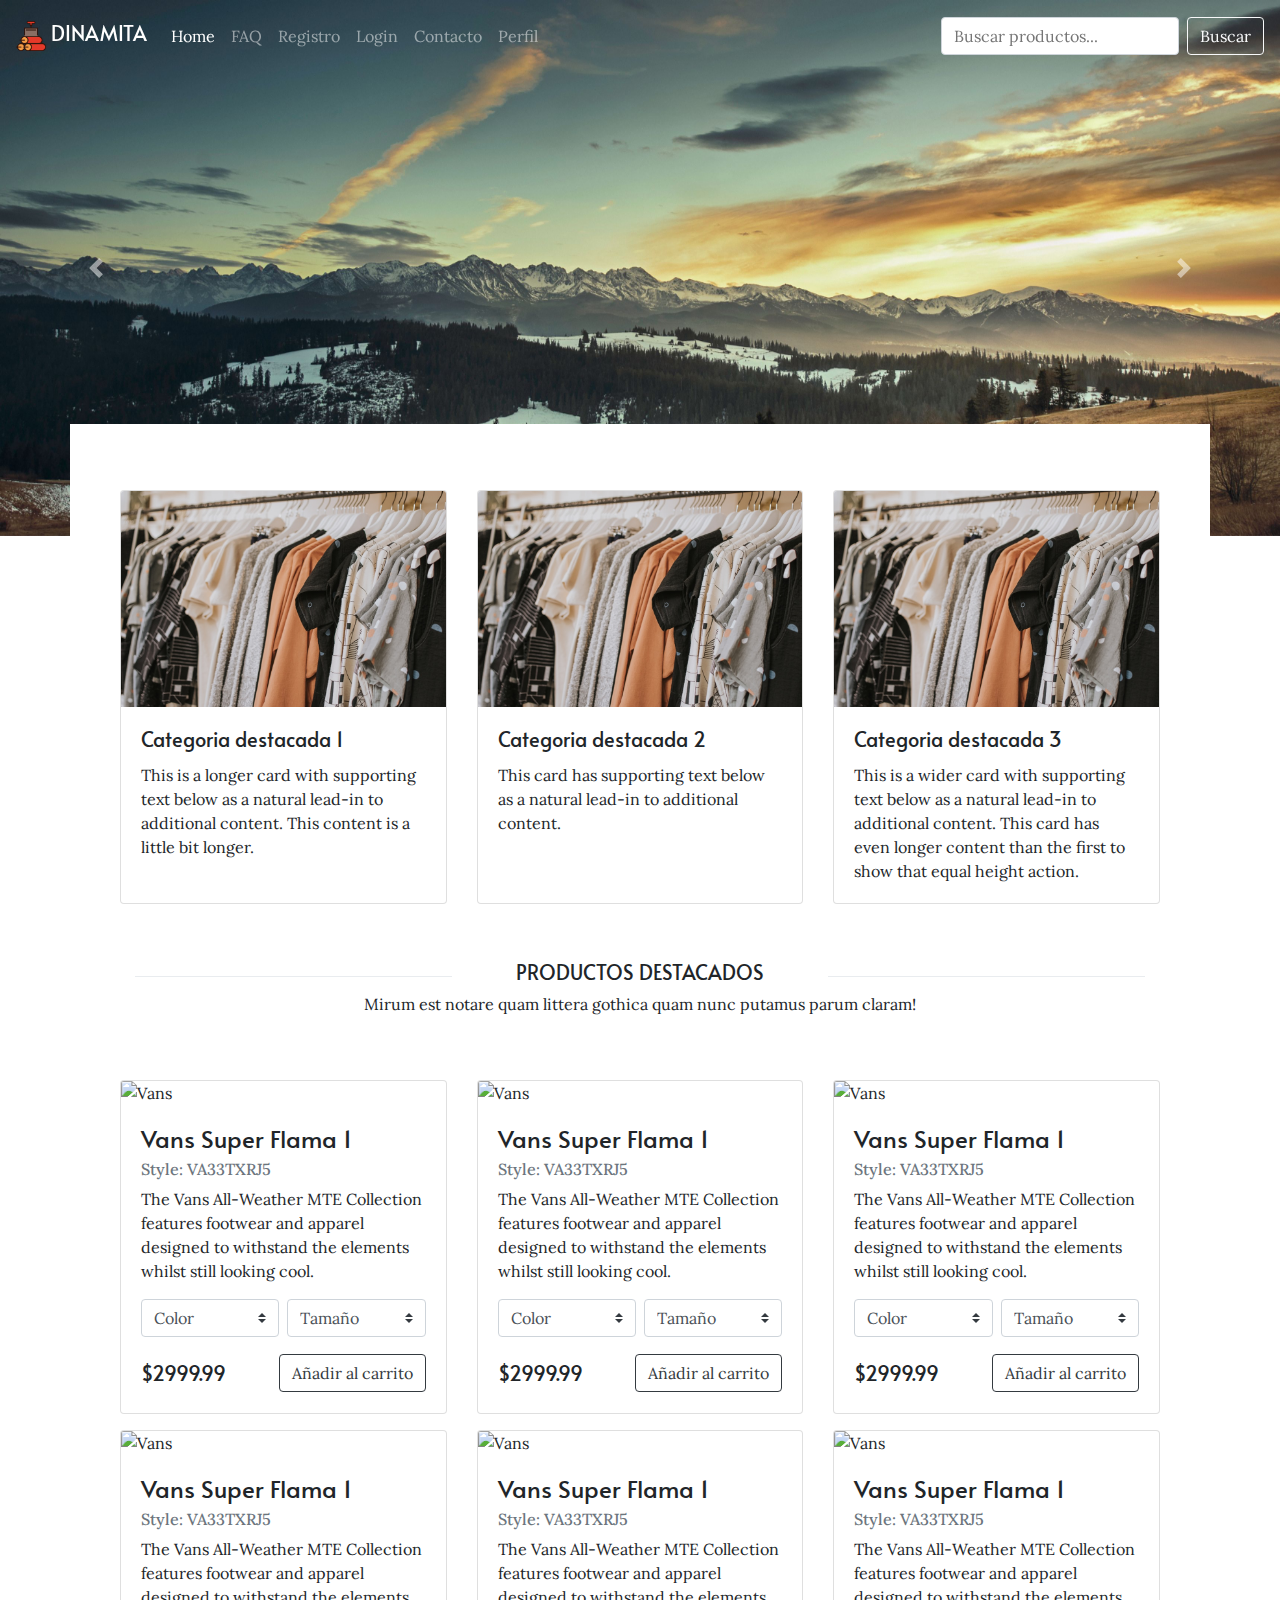
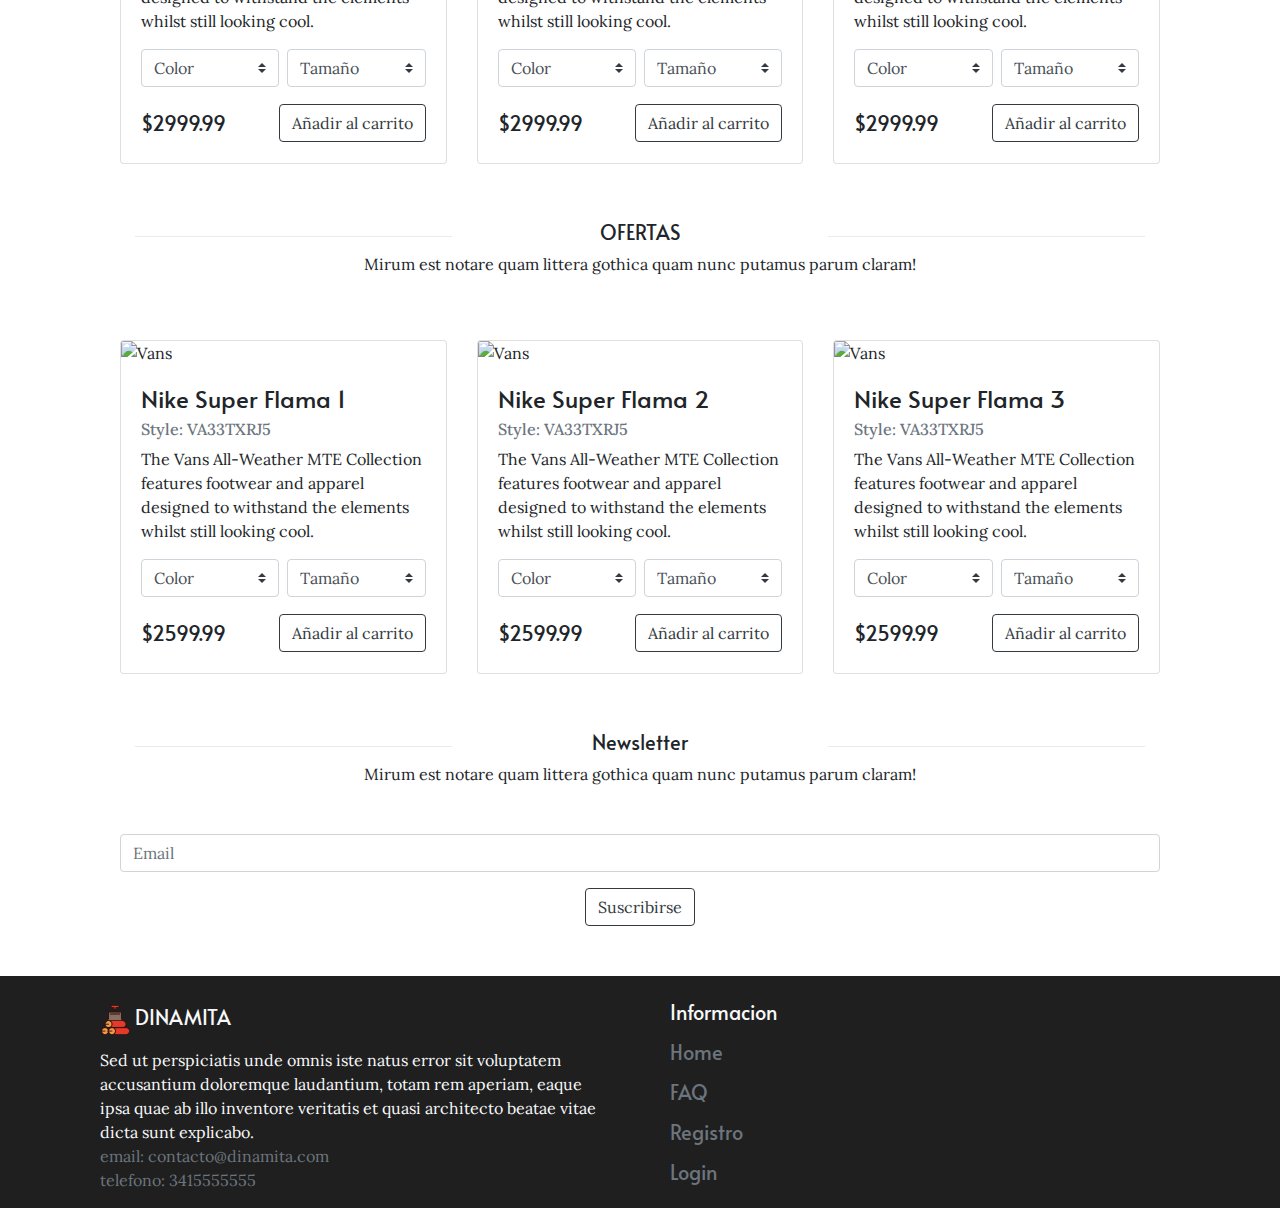
==== index.html @ c605647c "correciones al navbar de contacto" ====
<!DOCTYPE html>
<html lang="en">

<head>
    <meta charset="UTF-8">
    <meta name="viewport" content="width=device-width, initial-scale=1, shrink-to-fit=no">
    <meta http-equiv="X-UA-Compatible" content="ie=edge">
    <title>Document</title>

    <link href="https://fonts.googleapis.com/css?family=Alata&display=swap" rel="stylesheet">
    <link href="https://fonts.googleapis.com/css?family=Lora&display=swap" rel="stylesheet">
    <link rel="stylesheet" href="https://stackpath.bootstrapcdn.com/bootstrap/4.3.1/css/bootstrap.min.css"
        integrity="sha384-ggOyR0iXCbMQv3Xipma34MD+dH/1fQ784/j6cY/iJTQUOhcWr7x9JvoRxT2MZw1T" crossorigin="anonymous">
    <link rel="stylesheet" href="style.css">
</head>

<body>
    <nav class="fixed-top navbar navbar-expand-lg navbar-dark">
        <a class="navbar-brand" style="font-family: 'Alata', sans-serif;" href="#">
            <img class="my-2" src="./img/logop.png" width="30" height="30" alt="">
            DINAMITA</a>
        <button class="navbar-toggler" type="button" data-toggle="collapse" data-target="#navbarNavAltMarkup"
            aria-controls="navbarNavAltMarkup" aria-expanded="false" aria-label="Toggle navigation">
            <span class="navbar-toggler-icon"></span>
        </button>
        <div class="collapse navbar-collapse" id="navbarNavAltMarkup">
            <div class="navbar-nav mr-auto">
                <a class="nav-item nav-link active" href="index.html">Home <span class="sr-only">(current)</span></a>
                <a class="nav-item nav-link" href="faq.html">FAQ</a>
                <a class="nav-item nav-link" href="registro.html">Registro</a>
                <a class="nav-item nav-link" href="login.html">Login</a>
                <a class="nav-item nav-link" href="contacto.html">Contacto</a>
                <a class="nav-item nav-link" href="perfil.html">Perfil</a>
            </div>
            <form class="form-inline my-2 my-lg-0">
                <input id="buscarInput" class="input-group-text mr-sm-2 text-left" style="background-color: white"
                    type="search" placeholder="Buscar productos..." aria-label="Search">
                <button id="buscarBoton" class="btn btn-outline-light my-2 my-sm-0" type="submit">Buscar</button>
            </form>
        </div>
    </nav>
    <div class="p-0 container-fluid">
        <div id="carouselExampleControls" class="carousel slide" data-ride="carousel">
            <div class="carousel-inner">
                <div class="carousel-item active">
                    <img class="d-block w-100" src="./img/slide1.jpg" alt="First slide">
                </div>
                <div class="carousel-item">
                    <img class="d-block w-100" src="./img/slide3.jpg" alt="Second slide">
                </div>
                <div class="carousel-item">
                    <img class="d-block w-100" src="./img/slide1.jpg" alt="Third slide">
                </div>
            </div>
            <a class="carousel-control-prev" href="#carouselExampleControls" role="button" data-slide="prev">
                <span class="carousel-control-prev-icon" aria-hidden="true"></span>
                <span class="sr-only">Previous</span>
            </a>
            <a class="carousel-control-next" href="#carouselExampleControls" role="button" data-slide="next">
                <span class="carousel-control-next-icon" aria-hidden="true"></span>
                <span class="sr-only">Next</span>
            </a>
        </div>
    </div>


    <div id="contenido" class="container margenContainer"
        style="background-color:white; padding:50px; position: relative; z-index:2;">
        <!-- Categorias -->
        <div class="card-deck">
            <div class="card">
                <img src="./img/ropa.jpeg" class="card-img-top" alt="...">
                <div class="card-body">
                    <h5 class="card-title">Categoria destacada 1</h5>
                    <p class="card-text">This is a longer card with supporting text below as a natural lead-in to
                        additional content. This content is a little bit longer.</p>
                </div>
            </div>
            <div class="card">
                <img src="./img/ropa.jpeg" class="card-img-top" alt="...">
                <div class="card-body">
                    <h5 class="card-title">Categoria destacada 2</h5>
                    <p class="card-text">This card has supporting text below as a natural lead-in to additional content.
                    </p>
                </div>
            </div>
            <div class="card">
                <img src="./img/ropa.jpeg" class="card-img-top" alt="...">
                <div class="card-body">
                    <h5 class="card-title">Categoria destacada 3</h5>
                    <p class="card-text">This is a wider card with supporting text below as a natural lead-in to
                        additional content. This card has even longer content than the first to show that equal height
                        action.</p>
                </div>
            </div>
        </div>
        <!-- Divisor -->
        <div class="container my-5">
            <div class="row">
                <div class="col mt-3">
                    <div class="dropdown-divider"></div>
                </div>
                <div class="col-4">
                    <h5 class="text-center mt-2">PRODUCTOS DESTACADOS</h5>
                </div>
                <div class="col mt-3">
                    <div class="dropdown-divider"></div>
                </div>
            </div>
            <div class="row">
                <div class="col text-center">Mirum est notare quam littera gothica quam nunc putamus parum claram!</div>
            </div>
        </div>
        <!-- Productos -->
        <div class="row">
            <div class="col-12 col-sm-12 col-md-6 col-lg-4">
                <div class="card">
                    <img class="card-img"
                        src="https://s3.eu-central-1.amazonaws.com/bootstrapbaymisc/blog/24_days_bootstrap/vans.png"
                        alt="Vans">
                    <div class="card-body">
                        <h4 class="card-title">Vans Super Flama 1</h4>
                        <h6 class="card-subtitle mb-2 text-muted">Style: VA33TXRJ5</h6>
                        <p class="card-text">
                            The Vans All-Weather MTE Collection features footwear and apparel designed to withstand the
                            elements whilst still looking cool. </p>
                        <div class="options d-flex flex-fill">
                            <select class="custom-select mr-1">
                                <option selected>Color</option>
                                <option value="1">Verdes</option>
                                <option value="2">Azules</option>
                                <option value="3">Negras</option>
                            </select>
                            <select class="custom-select ml-1">
                                <option selected>Tamaño</option>
                                <option value="1">41</option>
                                <option value="2">42</option>
                                <option value="3">43</option>
                            </select>
                        </div>
                        <div class="buy d-flex justify-content-between align-items-center">
                            <div class="price">
                                <h5 class="mt-4">$2999.99</h5>
                            </div>
                            <button type="button" class="btn btn-outline-dark mt-3">Añadir al carrito</button>
                        </div>
                    </div>
                </div>
            </div>
            <div class="col-12 col-sm-12 col-md-6 col-lg-4">
                <div class="card">
                    <img class="card-img"
                        src="https://s3.eu-central-1.amazonaws.com/bootstrapbaymisc/blog/24_days_bootstrap/vans.png"
                        alt="Vans">
                    <div class="card-body">
                        <h4 class="card-title">Vans Super Flama 1</h4>
                        <h6 class="card-subtitle mb-2 text-muted">Style: VA33TXRJ5</h6>
                        <p class="card-text">
                            The Vans All-Weather MTE Collection features footwear and apparel designed to withstand the
                            elements whilst still looking cool. </p>
                        <div class="options d-flex flex-fill">
                            <select class="custom-select mr-1">
                                <option selected>Color</option>
                                <option value="1">Verdes</option>
                                <option value="2">Azules</option>
                                <option value="3">Negras</option>
                            </select>
                            <select class="custom-select ml-1">
                                <option selected>Tamaño</option>
                                <option value="1">41</option>
                                <option value="2">42</option>
                                <option value="3">43</option>
                            </select>
                        </div>
                        <div class="buy d-flex justify-content-between align-items-center">
                            <div class="price">
                                <h5 class="mt-4">$2999.99</h5>
                            </div>
                            <button type="button" class="btn btn-outline-dark mt-3">Añadir al carrito</button>
                        </div>
                    </div>
                </div>
            </div>
            <div class="col-12 col-sm-12 col-md-6 col-lg-4">
                <div class="card">
                    <img class="card-img"
                        src="https://s3.eu-central-1.amazonaws.com/bootstrapbaymisc/blog/24_days_bootstrap/vans.png"
                        alt="Vans">
                    <div class="card-body">
                        <h4 class="card-title">Vans Super Flama 1</h4>
                        <h6 class="card-subtitle mb-2 text-muted">Style: VA33TXRJ5</h6>
                        <p class="card-text">
                            The Vans All-Weather MTE Collection features footwear and apparel designed to withstand the
                            elements whilst still looking cool. </p>
                        <div class="options d-flex flex-fill">
                            <select class="custom-select mr-1">
                                <option selected>Color</option>
                                <option value="1">Verdes</option>
                                <option value="2">Azules</option>
                                <option value="3">Negras</option>
                            </select>
                            <select class="custom-select ml-1">
                                <option selected>Tamaño</option>
                                <option value="1">41</option>
                                <option value="2">42</option>
                                <option value="3">43</option>
                            </select>
                        </div>
                        <div class="buy d-flex justify-content-between align-items-center">
                            <div class="price">
                                <h5 class="mt-4">$2999.99</h5>
                            </div>
                            <button type="button" class="btn btn-outline-dark mt-3">Añadir al carrito</button>
                        </div>
                    </div>
                </div>
            </div>
        </div>
        <div class="row">
            <div class="col-12 col-sm-12 col-md-6 col-lg-4">
                <div class="card">
                    <img class="card-img"
                        src="https://s3.eu-central-1.amazonaws.com/bootstrapbaymisc/blog/24_days_bootstrap/vans.png"
                        alt="Vans">
                    <div class="card-body">
                        <h4 class="card-title">Vans Super Flama 1</h4>
                        <h6 class="card-subtitle mb-2 text-muted">Style: VA33TXRJ5</h6>
                        <p class="card-text">
                            The Vans All-Weather MTE Collection features footwear and apparel designed to withstand the
                            elements whilst still looking cool. </p>
                        <div class="options d-flex flex-fill">
                            <select class="custom-select mr-1">
                                <option selected>Color</option>
                                <option value="1">Verdes</option>
                                <option value="2">Azules</option>
                                <option value="3">Negras</option>
                            </select>
                            <select class="custom-select ml-1">
                                <option selected>Tamaño</option>
                                <option value="1">41</option>
                                <option value="2">42</option>
                                <option value="3">43</option>
                            </select>
                        </div>
                        <div class="buy d-flex justify-content-between align-items-center">
                            <div class="price">
                                <h5 class="mt-4">$2999.99</h5>
                            </div>
                            <button type="button" class="btn btn-outline-dark mt-3">Añadir al carrito</button>
                        </div>
                    </div>
                </div>
            </div>
            <div class="col-12 col-sm-12 col-md-6 col-lg-4">
                <div class="card">
                    <img class="card-img"
                        src="https://s3.eu-central-1.amazonaws.com/bootstrapbaymisc/blog/24_days_bootstrap/vans.png"
                        alt="Vans">
                    <div class="card-body">
                        <h4 class="card-title">Vans Super Flama 1</h4>
                        <h6 class="card-subtitle mb-2 text-muted">Style: VA33TXRJ5</h6>
                        <p class="card-text">
                            The Vans All-Weather MTE Collection features footwear and apparel designed to withstand the
                            elements whilst still looking cool. </p>
                        <div class="options d-flex flex-fill">
                            <select class="custom-select mr-1">
                                <option selected>Color</option>
                                <option value="1">Verdes</option>
                                <option value="2">Azules</option>
                                <option value="3">Negras</option>
                            </select>
                            <select class="custom-select ml-1">
                                <option selected>Tamaño</option>
                                <option value="1">41</option>
                                <option value="2">42</option>
                                <option value="3">43</option>
                            </select>
                        </div>
                        <div class="buy d-flex justify-content-between align-items-center">
                            <div class="price">
                                <h5 class="mt-4">$2999.99</h5>
                            </div>
                            <button type="button" class="btn btn-outline-dark mt-3">Añadir al carrito</button>
                        </div>
                    </div>
                </div>
            </div>
            <div class="col-12 col-sm-12 col-md-6 col-lg-4">
                <div class="card">
                    <img class="card-img"
                        src="https://s3.eu-central-1.amazonaws.com/bootstrapbaymisc/blog/24_days_bootstrap/vans.png"
                        alt="Vans">
                    <div class="card-body">
                        <h4 class="card-title">Vans Super Flama 1</h4>
                        <h6 class="card-subtitle mb-2 text-muted">Style: VA33TXRJ5</h6>
                        <p class="card-text">
                            The Vans All-Weather MTE Collection features footwear and apparel designed to withstand the
                            elements whilst still looking cool. </p>
                        <div class="options d-flex flex-fill">
                            <select class="custom-select mr-1">
                                <option selected>Color</option>
                                <option value="1">Verdes</option>
                                <option value="2">Azules</option>
                                <option value="3">Negras</option>
                            </select>
                            <select class="custom-select ml-1">
                                <option selected>Tamaño</option>
                                <option value="1">41</option>
                                <option value="2">42</option>
                                <option value="3">43</option>
                            </select>
                        </div>
                        <div class="buy d-flex justify-content-between align-items-center">
                            <div class="price">
                                <h5 class="mt-4">$2999.99</h5>
                            </div>
                            <button type="button" class="btn btn-outline-dark mt-3">Añadir al carrito</button>
                        </div>
                    </div>
                </div>
            </div>
        </div>
        <!-- Termina productos-->
        <!-- Ofertas -->
        <div class="container my-5">
            <div class="row">
                <div class="col mt-3">
                    <div class="dropdown-divider"></div>
                </div>
                <div class="col-4">
                    <h5 class="text-center mt-2">OFERTAS</h5>
                </div>
                <div class="col mt-3">
                    <div class="dropdown-divider"></div>
                </div>
            </div>
            <div class="row">
                <div class="col text-center">Mirum est notare quam littera gothica quam nunc putamus parum claram!</div>
            </div>
        </div>
        <!-- Ofertas-->
        <!-- Productos ofertas -->
        <div class="row">
            <div class="col-12 col-sm-12 col-md-6 col-lg-4">
                <div class="card">
                    <img class="card-img"
                        src="https://static.netshoes.com.ar/produtos/zapatillas-nike-nightgaze/59/001-1397-059/001-1397-059_zoom1.jpg"
                        alt="Vans">
                    <div class="card-body">
                        <h4 class="card-title">Nike Super Flama 1</h4>
                        <h6 class="card-subtitle mb-2 text-muted">Style: VA33TXRJ5</h6>
                        <p class="card-text">
                            The Vans All-Weather MTE Collection features footwear and apparel designed to withstand the
                            elements whilst still looking cool. </p>
                        <div class="options d-flex flex-fill">
                            <select class="custom-select mr-1">
                                <option selected>Color</option>
                                <option value="1">Verdes</option>
                                <option value="2">Azules</option>
                                <option value="3">Negras</option>
                            </select>
                            <select class="custom-select ml-1">
                                <option selected>Tamaño</option>
                                <option value="1">41</option>
                                <option value="2">42</option>
                                <option value="3">43</option>
                            </select>
                        </div>
                        <div class="buy d-flex justify-content-between align-items-center">
                            <div class="price">
                                <h5 class="mt-4">$2599.99</h5>
                            </div>
                            <button type="button" class="btn btn-outline-dark mt-3">Añadir al carrito</button>
                        </div>
                    </div>
                </div>
            </div>
            <div class="col-12 col-sm-12 col-md-6 col-lg-4">
                <div class="card">
                    <img class="card-img"
                        src="https://static.netshoes.com.ar/produtos/zapatillas-nike-nightgaze/59/001-1397-059/001-1397-059_zoom1.jpg"
                        alt="Vans">
                    <div class="card-body">
                        <h4 class="card-title">Nike Super Flama 2</h4>
                        <h6 class="card-subtitle mb-2 text-muted">Style: VA33TXRJ5</h6>
                        <p class="card-text">
                            The Vans All-Weather MTE Collection features footwear and apparel designed to withstand the
                            elements whilst still looking cool. </p>
                        <div class="options d-flex flex-fill">
                            <select class="custom-select mr-1">
                                <option selected>Color</option>
                                <option value="1">Verdes</option>
                                <option value="2">Azules</option>
                                <option value="3">Negras</option>
                            </select>
                            <select class="custom-select ml-1">
                                <option selected>Tamaño</option>
                                <option value="1">41</option>
                                <option value="2">42</option>
                                <option value="3">43</option>
                            </select>
                        </div>
                        <div class="buy d-flex justify-content-between align-items-center">
                            <div class="price">
                                <h5 class="mt-4">$2599.99</h5>
                            </div>
                            <button type="button" class="btn btn-outline-dark mt-3">Añadir al carrito</button>
                        </div>
                    </div>
                </div>
            </div>
            <div class="col-12 col-sm-12 col-md-6 col-lg-4">
                <div class="card">
                    <img class="card-img"
                        src="https://static.netshoes.com.ar/produtos/zapatillas-nike-nightgaze/59/001-1397-059/001-1397-059_zoom1.jpg"
                        alt="Vans">
                    <div class="card-body">
                        <h4 class="card-title">Nike Super Flama 3</h4>
                        <h6 class="card-subtitle mb-2 text-muted">Style: VA33TXRJ5</h6>
                        <p class="card-text">
                            The Vans All-Weather MTE Collection features footwear and apparel designed to withstand the
                            elements whilst still looking cool. </p>
                        <div class="options d-flex flex-fill">
                            <select class="custom-select mr-1">
                                <option selected>Color</option>
                                <option value="1">Verdes</option>
                                <option value="2">Azules</option>
                                <option value="3">Negras</option>
                            </select>
                            <select class="custom-select ml-1">
                                <option selected>Tamaño</option>
                                <option value="1">41</option>
                                <option value="2">42</option>
                                <option value="3">43</option>
                            </select>
                        </div>
                        <div class="buy d-flex justify-content-between align-items-center">
                            <div class="price">
                                <h5 class="mt-4">$2599.99</h5>
                            </div>
                            <button type="button" class="btn btn-outline-dark mt-3">Añadir al carrito</button>
                        </div>
                    </div>
                </div>
            </div>
        </div>
        <!-- Productos ofertas/-->

        <!-- Newsletter -->
        <div class="container my-5">
            <div class="row">
                <div class="col mt-3">
                    <div class="dropdown-divider"></div>
                </div>
                <div class="col-4">
                    <h5 class="text-center mt-2">Newsletter</h5>
                </div>
                <div class="col mt-3">
                    <div class="dropdown-divider"></div>
                </div>
            </div>
            <div class="row">
                <div class="col text-center">Mirum est notare quam littera gothica quam nunc putamus parum claram!</div>
            </div>
        </div>
        <!-- Newsletter-->
        <!-- Form newsletter -->
        <form>
            <div class="form-group">
                <input type="email" class="form-control" id="exampleInputEmail1" aria-describedby="emailHelp"
                    placeholder="Email">
            </div>
            <div class="form-row text-center">
                <div class="col-12">
                    <button type="submit" class="btn btn-outline-dark">Suscribirse</button>
                </div>
            </div>
        </form>
        <!-- Form newsletter/-->
    </div>
    <div style="background: rgb(31, 31, 31) none repeat scroll 0 0" class="container-fluid py-3">
        <div class="container">
            <div class="row">
                <div class="col-12 col-sm-6">
                    <div class="col-12">
                        <a class="navbar-brand text-light" style="font-family: 'Alata', sans-serif;" href="#">
                            <img class="my-2" src="./img/logop.png" width="30" height="30" alt="">
                            DINAMITA</a>
                    </div>
                    <div class="col-12 text-light">
                        Sed ut perspiciatis unde omnis iste natus error sit voluptatem accusantium doloremque
                        laudantium, totam rem aperiam, eaque ipsa quae ab illo inventore veritatis et quasi architecto
                        beatae vitae dicta sunt explicabo.
                    </div>
                    <div class="col-12 text-secondary">
                        email: contacto@dinamita.com
                    </div>
                    <div class="col-12 text-secondary">
                        telefono: 3415555555
                    </div>
                </div>
                <div class="col-12 col-sm-6">
                    <div class="col-12 text-light">
                            <a class="navbar-brand text-light" style="font-family: 'Alata', sans-serif;">
                                    Informacion</a>
                    </div>
                    <div class="col-12">
                            <a class="navbar-brand text-secondary" style="font-family: 'Alata', sans-serif;" href="index.html">
                                    Home</a>
                    </div>
                    <div class="col-12">
                            <a class="navbar-brand text-secondary" style="font-family: 'Alata', sans-serif;" href="faq.html">
                                    FAQ</a>
                    </div>
                    <div class="col-12">
                            <a class="navbar-brand text-secondary" style="font-family: 'Alata', sans-serif;" href="faq.html">
                                    Registro</a>
                    </div>
                    <div class="col-12">
                            <a class="navbar-brand text-secondary" style="font-family: 'Alata', sans-serif;" href="faq.html">
                                    Login</a>
                    </div>
                </div>
            </div>
        </div>
    </div>




    <script src="https://code.jquery.com/jquery-3.3.1.slim.min.js"
        integrity="sha384-q8i/X+965DzO0rT7abK41JStQIAqVgRVzpbzo5smXKp4YfRvH+8abtTE1Pi6jizo" crossorigin="anonymous">
    </script>
    <script src="https://cdnjs.cloudflare.com/ajax/libs/popper.js/1.14.7/umd/popper.min.js"
        integrity="sha384-UO2eT0CpHqdSJQ6hJty5KVphtPhzWj9WO1clHTMGa3JDZwrnQq4sF86dIHNDz0W1" crossorigin="anonymous">
    </script>
    <script src="https://stackpath.bootstrapcdn.com/bootstrap/4.3.1/js/bootstrap.min.js"
        integrity="sha384-JjSmVgyd0p3pXB1rRibZUAYoIIy6OrQ6VrjIEaFf/nJGzIxFDsf4x0xIM+B07jRM" crossorigin="anonymous">
    </script>
    <script src="js.js"></script>
</body>

</html>
---- style.css ----
body {
    font-family: 'Lora', serif;
}
.card {
    margin-top: 1rem;
}

h4,
h5 {
    font-family: 'Alata', sans-serif;
}

nav {
    transition: 0.3s all;
}

.pHBlanco::placeholder {
    /* Chrome, Firefox, Opera, Safari 10.1+ */
    color: white !important;
    opacity: 1;
    /* Firefox */
}

.pHGris::placeholder {
    /* Chrome, Firefox, Opera, Safari 10.1+ */
    color: gray !important;
    opacity: 1;
    /* Firefox */
}
.margenContainer {
    margin-top: -7rem;
}
.margenContacto {
    margin-top: 5rem;
}
@media (max-width: 992px) {
    #carouselExampleControls {
        display: none;
    }
    .margenContainer {
        margin-top: 3rem;
    }
}
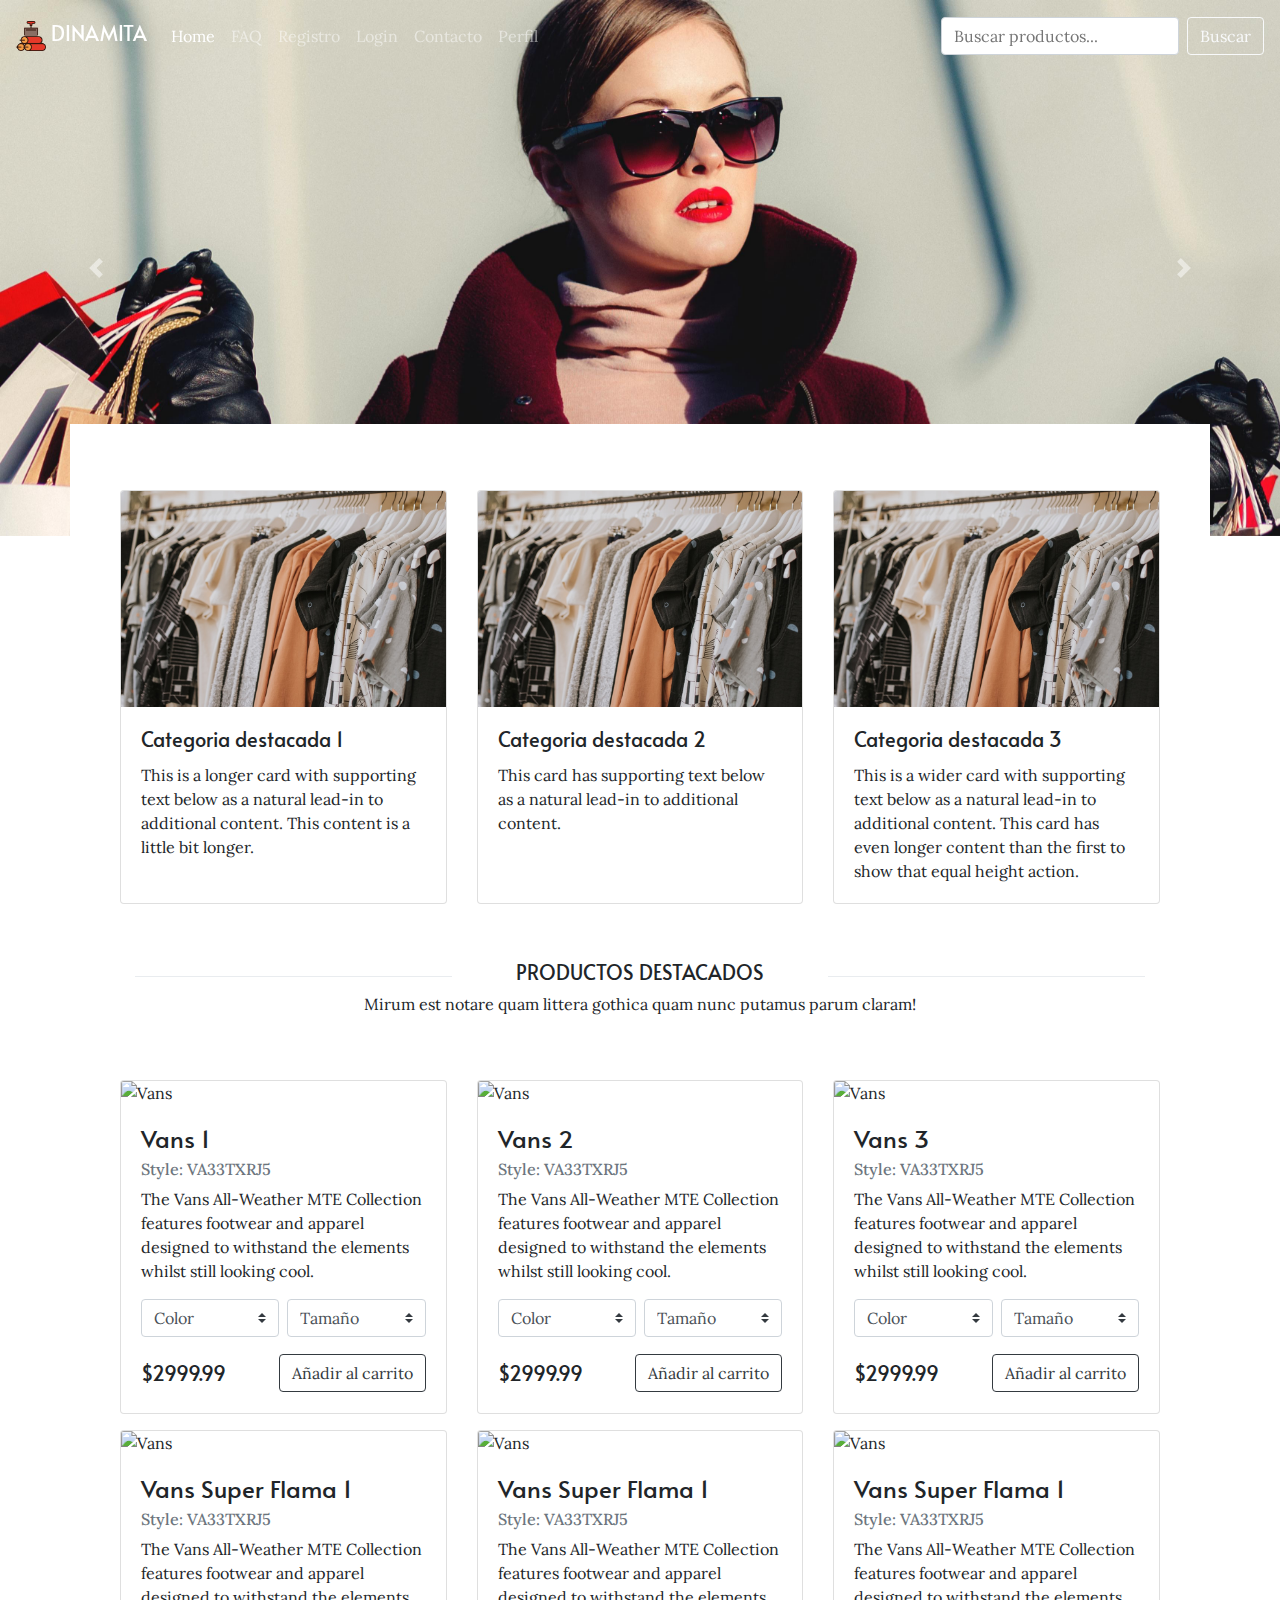
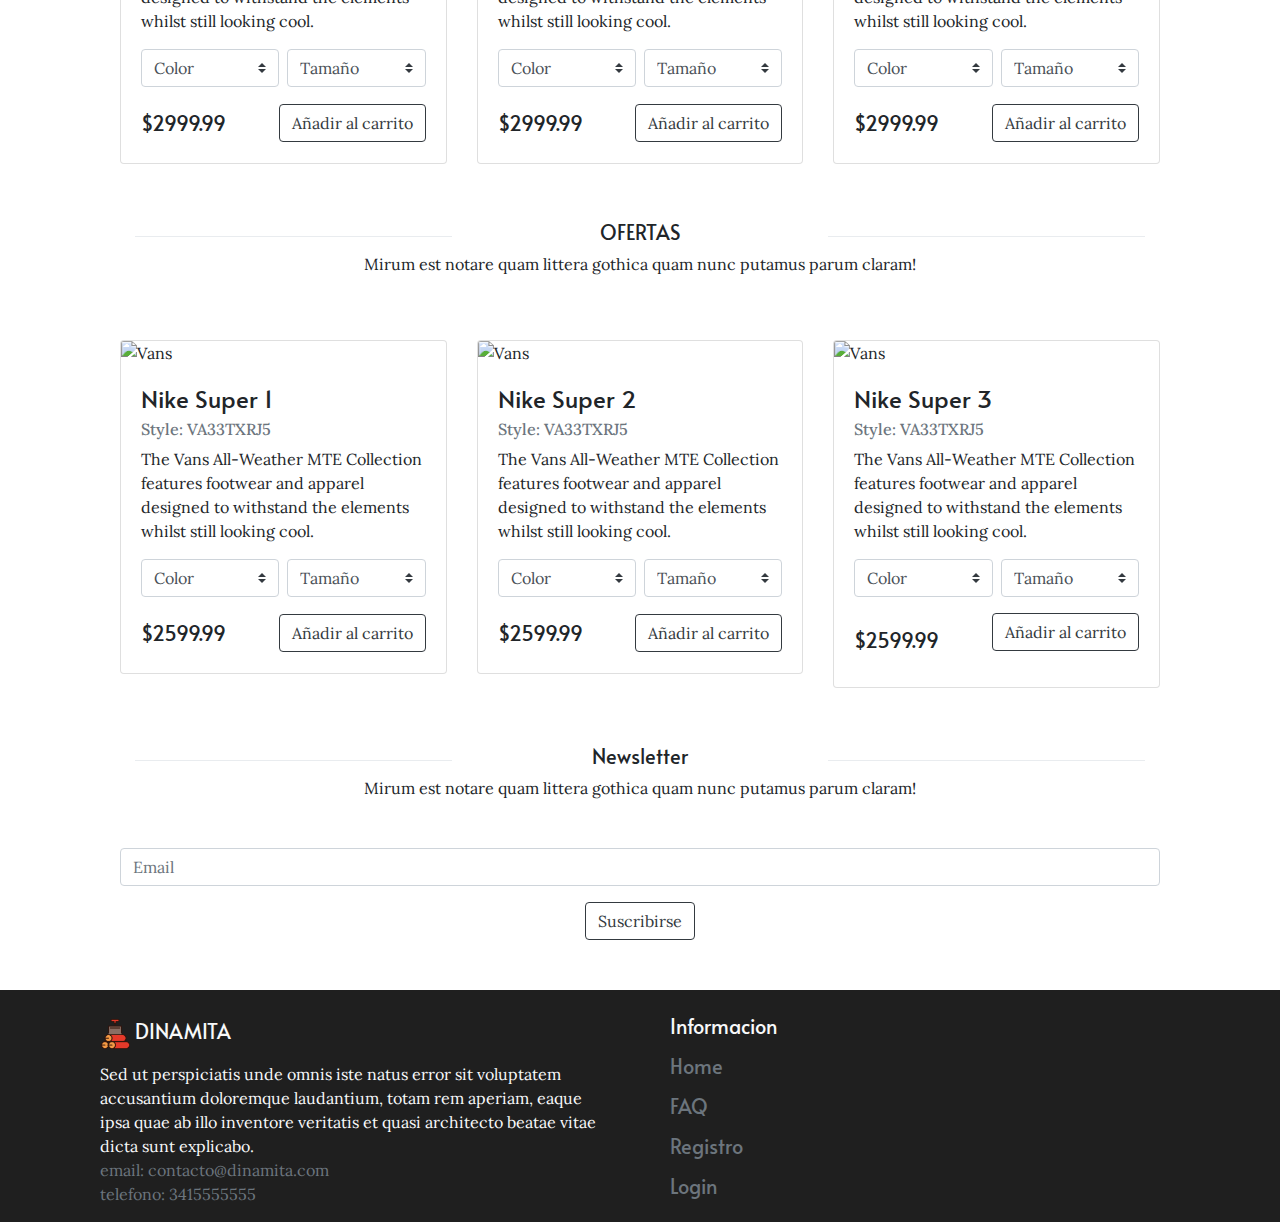
==== commit ffea5c6c: "cambios en faq e index" ====
--- a/index.html
+++ b/index.html
@@ -119,7 +119,7 @@
                         src="https://s3.eu-central-1.amazonaws.com/bootstrapbaymisc/blog/24_days_bootstrap/vans.png"
                         alt="Vans">
                     <div class="card-body">
-                        <h4 class="card-title">Vans Super Flama 1</h4>
+                        <h4 class="card-title">Vans 1</h4>
                         <h6 class="card-subtitle mb-2 text-muted">Style: VA33TXRJ5</h6>
                         <p class="card-text">
                             The Vans All-Weather MTE Collection features footwear and apparel designed to withstand the
@@ -153,7 +153,7 @@
                         src="https://s3.eu-central-1.amazonaws.com/bootstrapbaymisc/blog/24_days_bootstrap/vans.png"
                         alt="Vans">
                     <div class="card-body">
-                        <h4 class="card-title">Vans Super Flama 1</h4>
+                        <h4 class="card-title">Vans 2</h4>
                         <h6 class="card-subtitle mb-2 text-muted">Style: VA33TXRJ5</h6>
                         <p class="card-text">
                             The Vans All-Weather MTE Collection features footwear and apparel designed to withstand the
@@ -187,7 +187,7 @@
                         src="https://s3.eu-central-1.amazonaws.com/bootstrapbaymisc/blog/24_days_bootstrap/vans.png"
                         alt="Vans">
                     <div class="card-body">
-                        <h4 class="card-title">Vans Super Flama 1</h4>
+                        <h4 class="card-title">Vans 3</h4>
                         <h6 class="card-subtitle mb-2 text-muted">Style: VA33TXRJ5</h6>
                         <p class="card-text">
                             The Vans All-Weather MTE Collection features footwear and apparel designed to withstand the
@@ -347,7 +347,7 @@
                         src="https://static.netshoes.com.ar/produtos/zapatillas-nike-nightgaze/59/001-1397-059/001-1397-059_zoom1.jpg"
                         alt="Vans">
                     <div class="card-body">
-                        <h4 class="card-title">Nike Super Flama 1</h4>
+                        <h4 class="card-title">Nike Super 1</h4>
                         <h6 class="card-subtitle mb-2 text-muted">Style: VA33TXRJ5</h6>
                         <p class="card-text">
                             The Vans All-Weather MTE Collection features footwear and apparel designed to withstand the
@@ -381,7 +381,7 @@
                         src="https://static.netshoes.com.ar/produtos/zapatillas-nike-nightgaze/59/001-1397-059/001-1397-059_zoom1.jpg"
                         alt="Vans">
                     <div class="card-body">
-                        <h4 class="card-title">Nike Super Flama 2</h4>
+                        <h4 class="card-title">Nike Super 2</h4>
                         <h6 class="card-subtitle mb-2 text-muted">Style: VA33TXRJ5</h6>
                         <p class="card-text">
                             The Vans All-Weather MTE Collection features footwear and apparel designed to withstand the
@@ -415,7 +415,7 @@
                         src="https://static.netshoes.com.ar/produtos/zapatillas-nike-nightgaze/59/001-1397-059/001-1397-059_zoom1.jpg"
                         alt="Vans">
                     <div class="card-body">
-                        <h4 class="card-title">Nike Super Flama 3</h4>
+                        <h4 class="card-title">Nike Super 3</h4>
                         <h6 class="card-subtitle mb-2 text-muted">Style: VA33TXRJ5</h6>
                         <p class="card-text">
                             The Vans All-Weather MTE Collection features footwear and apparel designed to withstand the
@@ -438,7 +438,7 @@
                             <div class="price">
                                 <h5 class="mt-4">$2599.99</h5>
                             </div>
-                            <button type="button" class="btn btn-outline-dark mt-3">Añadir al carrito</button>
+                            <button type="button" class="btn btn-outline-dark my-3">Añadir al carrito</button>
                         </div>
                     </div>
                 </div>
--- a/style.css
+++ b/style.css
@@ -4,6 +4,63 @@
 .card {
     margin-top: 1rem;
 }
+<<<<<<< HEAD
+<<<<<<< HEAD
+.registroo{
+    overflow: hidden;
+}
+.cuentaa{
+    margin-top: 20px;
+}
+.formularioo{
+    margin: 0 auto;
+}
+.formulario-login{
+    float: center;
+    margin-top: 20px;
+}
+.loginn{
+    float: center;
+    margin: 0 auto;
+}
+.contenedor-login{
+    background: #18BC9C;
+    overflow: hidden;
+    width: 50%;
+    margin: 0 auto;
+    margin-top: 120px;
+    font-family: 'Alata', sans-serif;
+    
+}
+.botoness{
+    margin: 0 auto;
+    margin-top: 20px;
+}
+h4, h5 {
+    font-family: 'Alata', sans-serif;
+>>>>>>> d41788f63fd4e993128a56afbaeefd5a208dfe3c
+}
+.todo{
+    padding: 150px;
+    margin: 0 auto;
+    font-family: 'Alata', sans-serif;
+}
+.usuario-email{
+    margin: 0 auto;
+}
+.foot{
+    margin-top: 121px;
+
+}
+.datos{
+    margin: 0 auto;
+    font-family: 'Alata', sans-serif;
+
+}
+.btn.btn-link{
+    color: black;
+}
+=======
 
 h4,
 h5 {
@@ -19,6 +76,9 @@
     color: white !important;
     opacity: 1;
     /* Firefox */
+}
+.header {
+    font-family: 'Alata', sans-serif;
 }
 
 .pHGris::placeholder {
@@ -40,4 +100,5 @@
     .margenContainer {
         margin-top: 3rem;
     }
-}+}
+>>>>>>> c605647ccc77b768302d29a389d4c3c7a42a29a1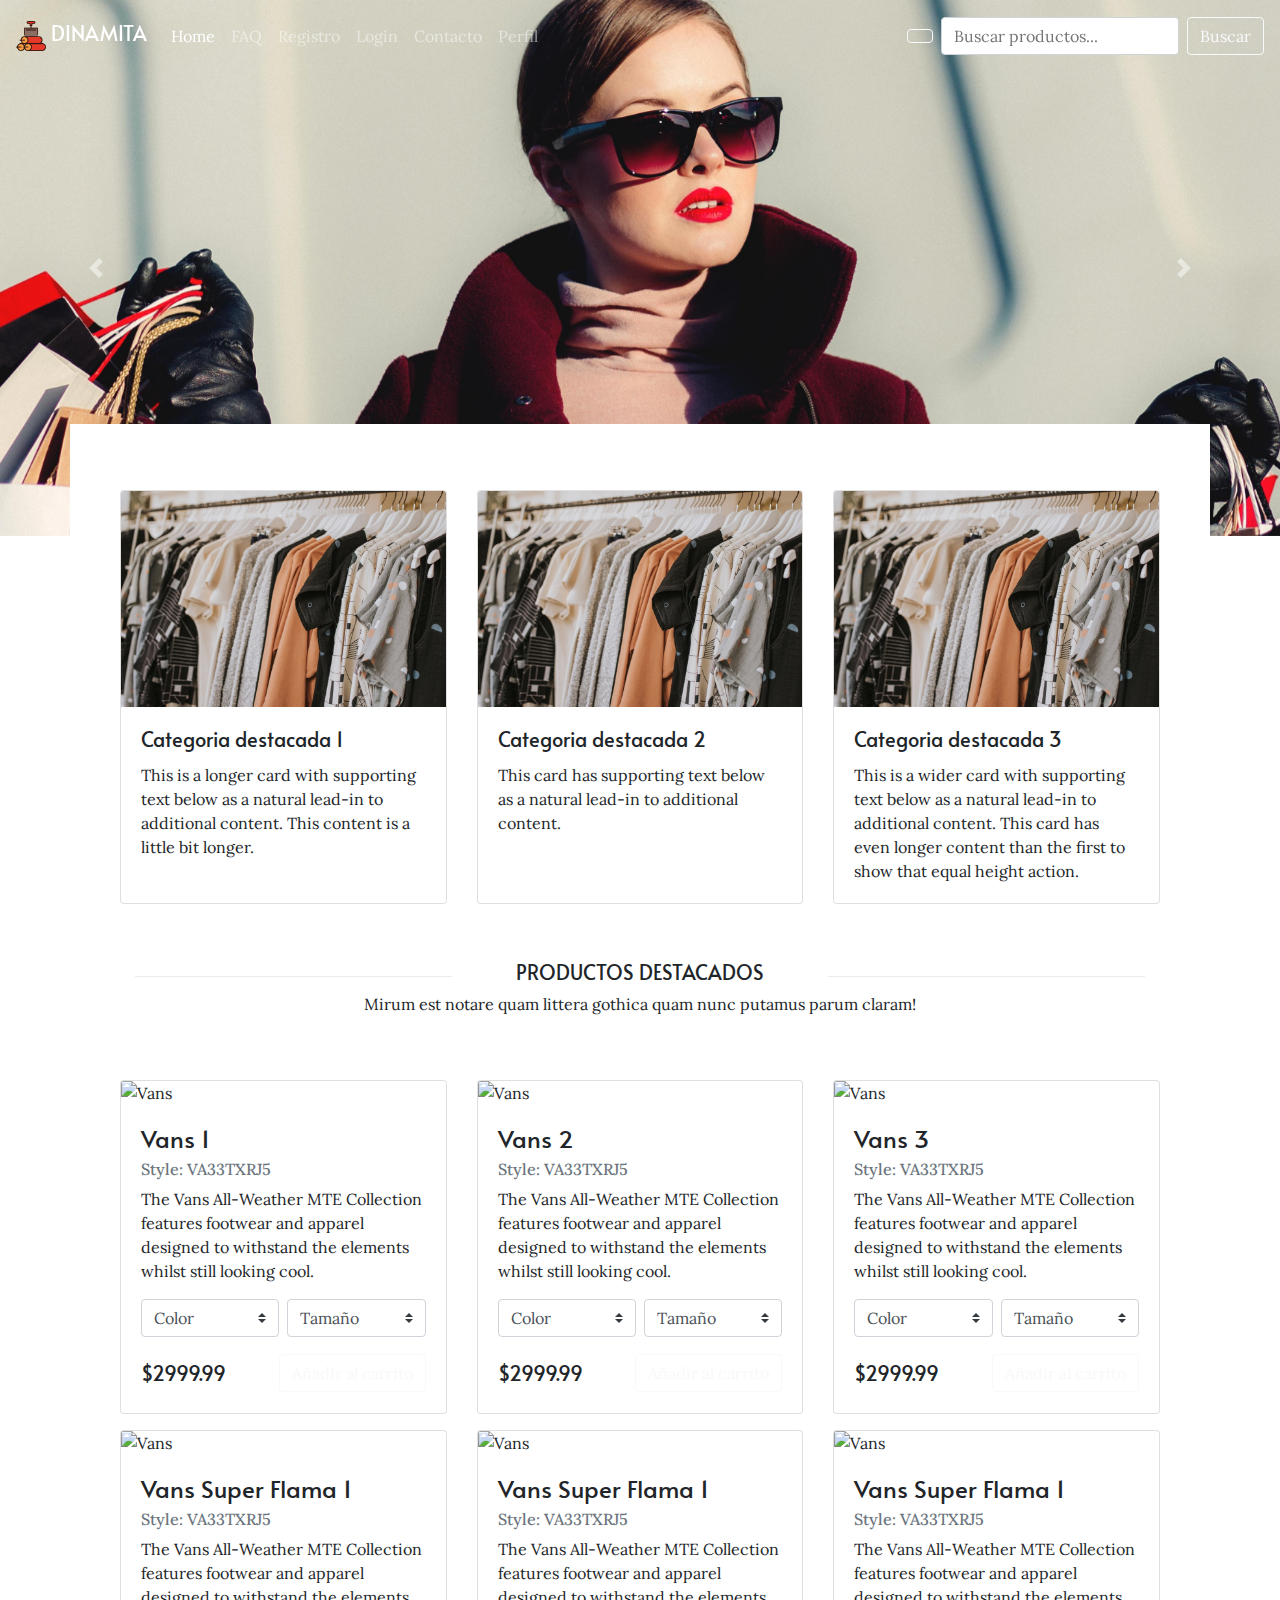
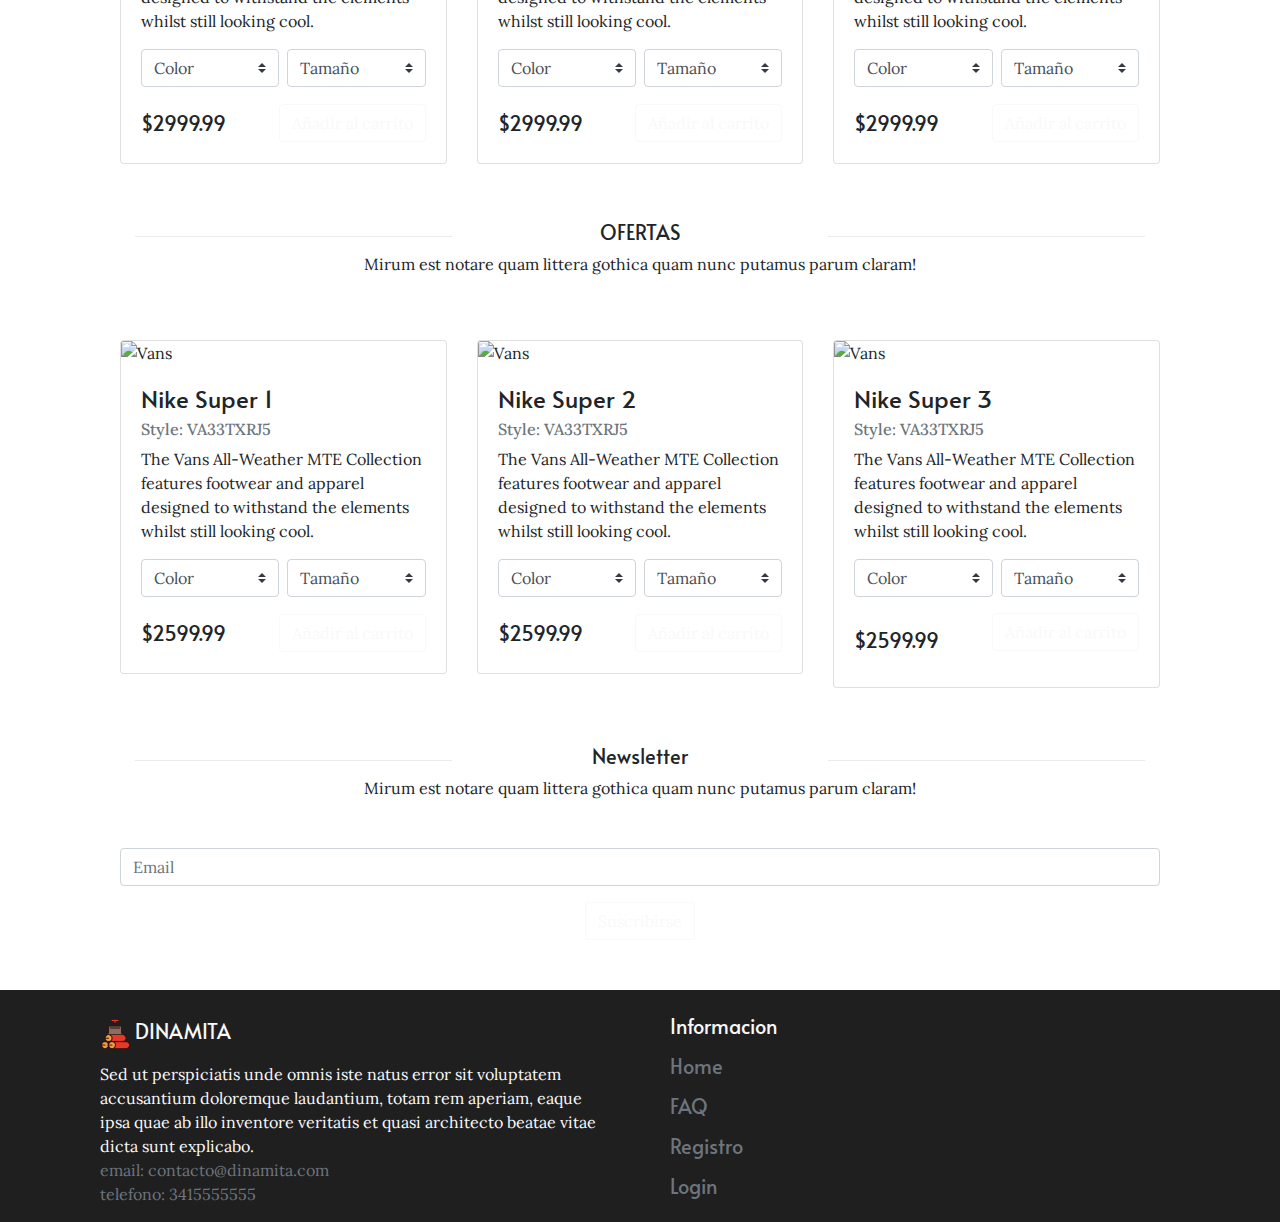
==== commit 6e00ca8e: "se agrego el icono de carrito" ====
--- a/index.html
+++ b/index.html
@@ -12,6 +12,7 @@
     <link rel="stylesheet" href="https://stackpath.bootstrapcdn.com/bootstrap/4.3.1/css/bootstrap.min.css"
         integrity="sha384-ggOyR0iXCbMQv3Xipma34MD+dH/1fQ784/j6cY/iJTQUOhcWr7x9JvoRxT2MZw1T" crossorigin="anonymous">
     <link rel="stylesheet" href="style.css">
+    <script src="https://unpkg.com/ionicons@4.5.10-0/dist/ionicons.js"></script>
 </head>
 
 <body>
@@ -33,6 +34,7 @@
                 <a class="nav-item nav-link" href="perfil.html">Perfil</a>
             </div>
             <form class="form-inline my-2 my-lg-0">
+                <button type="button" class="btn btn-outline-light mr-sm-2"><ion-icon id="cart" class="mt-1" name="cart"></ion-icon></button>
                 <input id="buscarInput" class="input-group-text mr-sm-2 text-left" style="background-color: white"
                     type="search" placeholder="Buscar productos..." aria-label="Search">
                 <button id="buscarBoton" class="btn btn-outline-light my-2 my-sm-0" type="submit">Buscar</button>
@@ -501,24 +503,28 @@
                 </div>
                 <div class="col-12 col-sm-6">
                     <div class="col-12 text-light">
-                            <a class="navbar-brand text-light" style="font-family: 'Alata', sans-serif;">
-                                    Informacion</a>
+                        <a class="navbar-brand text-light" style="font-family: 'Alata', sans-serif;">
+                            Informacion</a>
                     </div>
                     <div class="col-12">
-                            <a class="navbar-brand text-secondary" style="font-family: 'Alata', sans-serif;" href="index.html">
-                                    Home</a>
+                        <a class="navbar-brand text-secondary" style="font-family: 'Alata', sans-serif;"
+                            href="index.html">
+                            Home</a>
                     </div>
                     <div class="col-12">
-                            <a class="navbar-brand text-secondary" style="font-family: 'Alata', sans-serif;" href="faq.html">
-                                    FAQ</a>
+                        <a class="navbar-brand text-secondary" style="font-family: 'Alata', sans-serif;"
+                            href="faq.html">
+                            FAQ</a>
                     </div>
                     <div class="col-12">
-                            <a class="navbar-brand text-secondary" style="font-family: 'Alata', sans-serif;" href="faq.html">
-                                    Registro</a>
+                        <a class="navbar-brand text-secondary" style="font-family: 'Alata', sans-serif;"
+                            href="faq.html">
+                            Registro</a>
                     </div>
                     <div class="col-12">
-                            <a class="navbar-brand text-secondary" style="font-family: 'Alata', sans-serif;" href="faq.html">
-                                    Login</a>
+                        <a class="navbar-brand text-secondary" style="font-family: 'Alata', sans-serif;"
+                            href="faq.html">
+                            Login</a>
                     </div>
                 </div>
             </div>
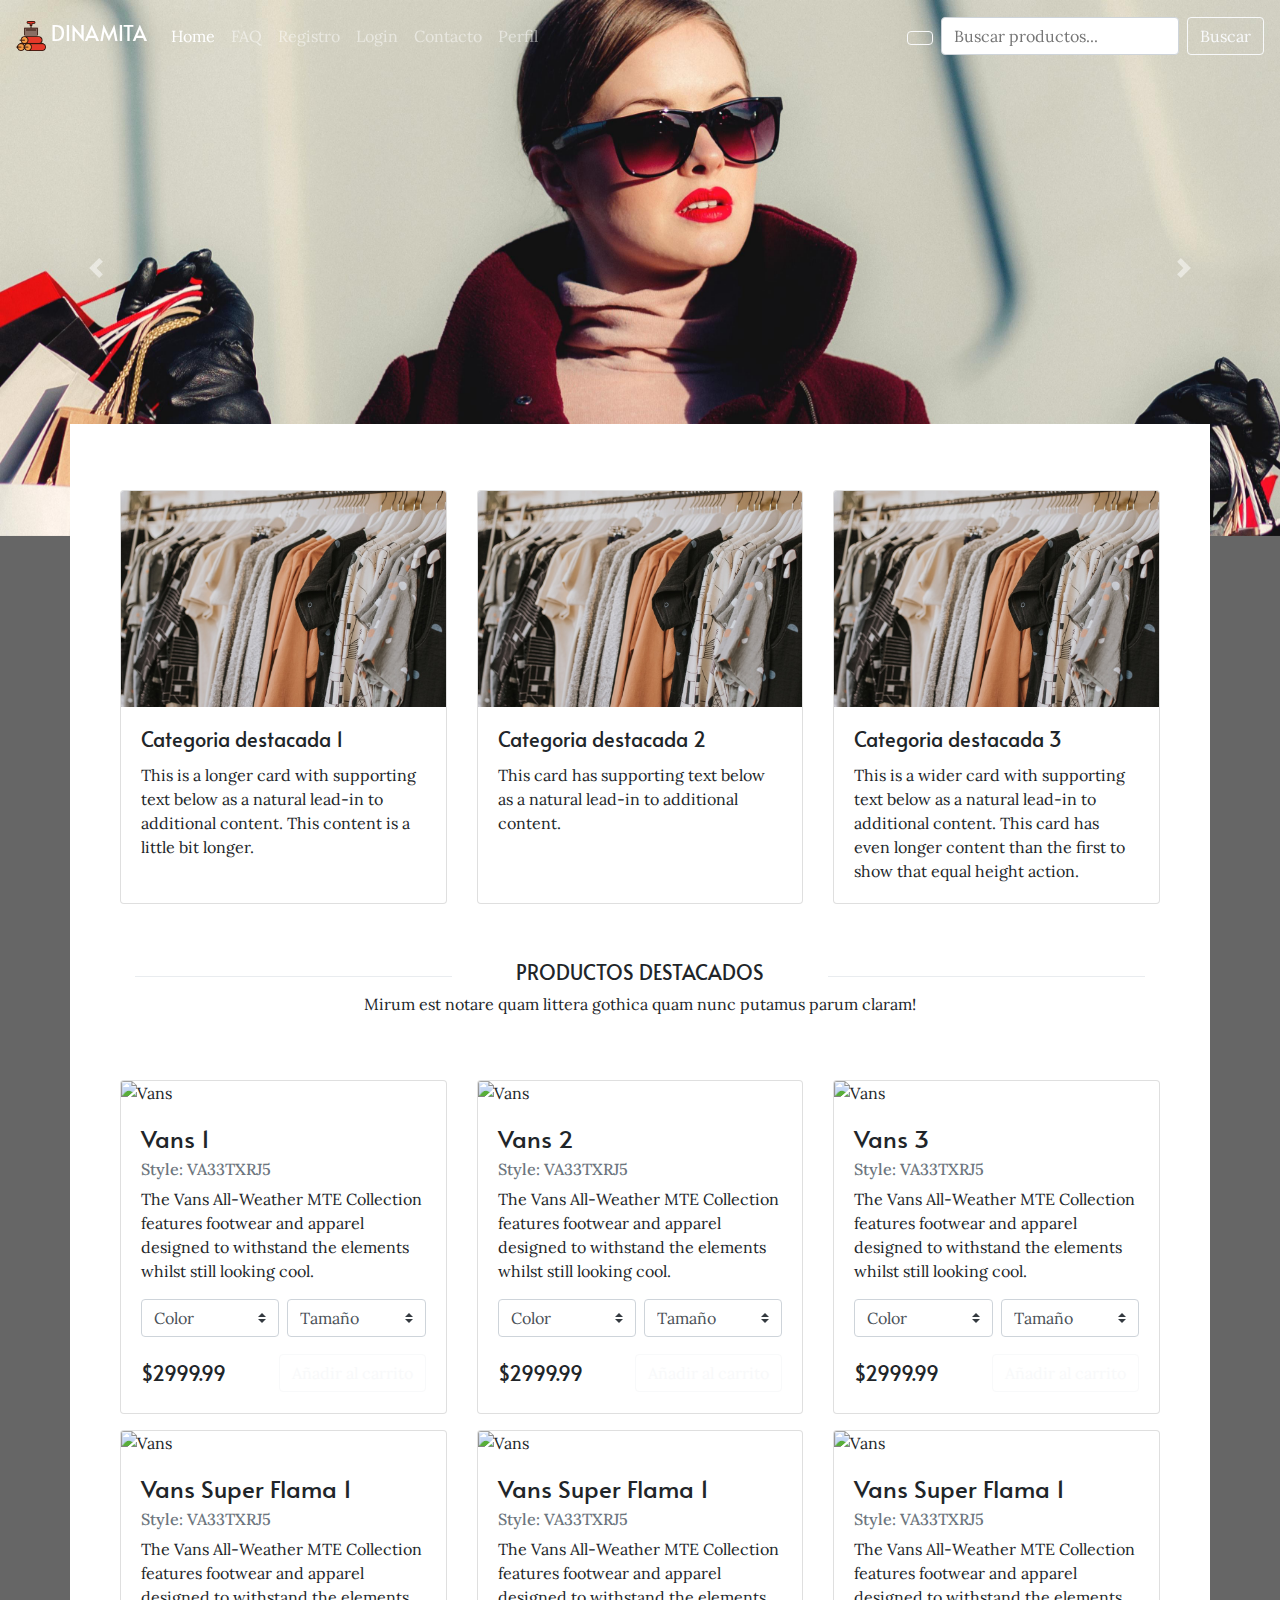
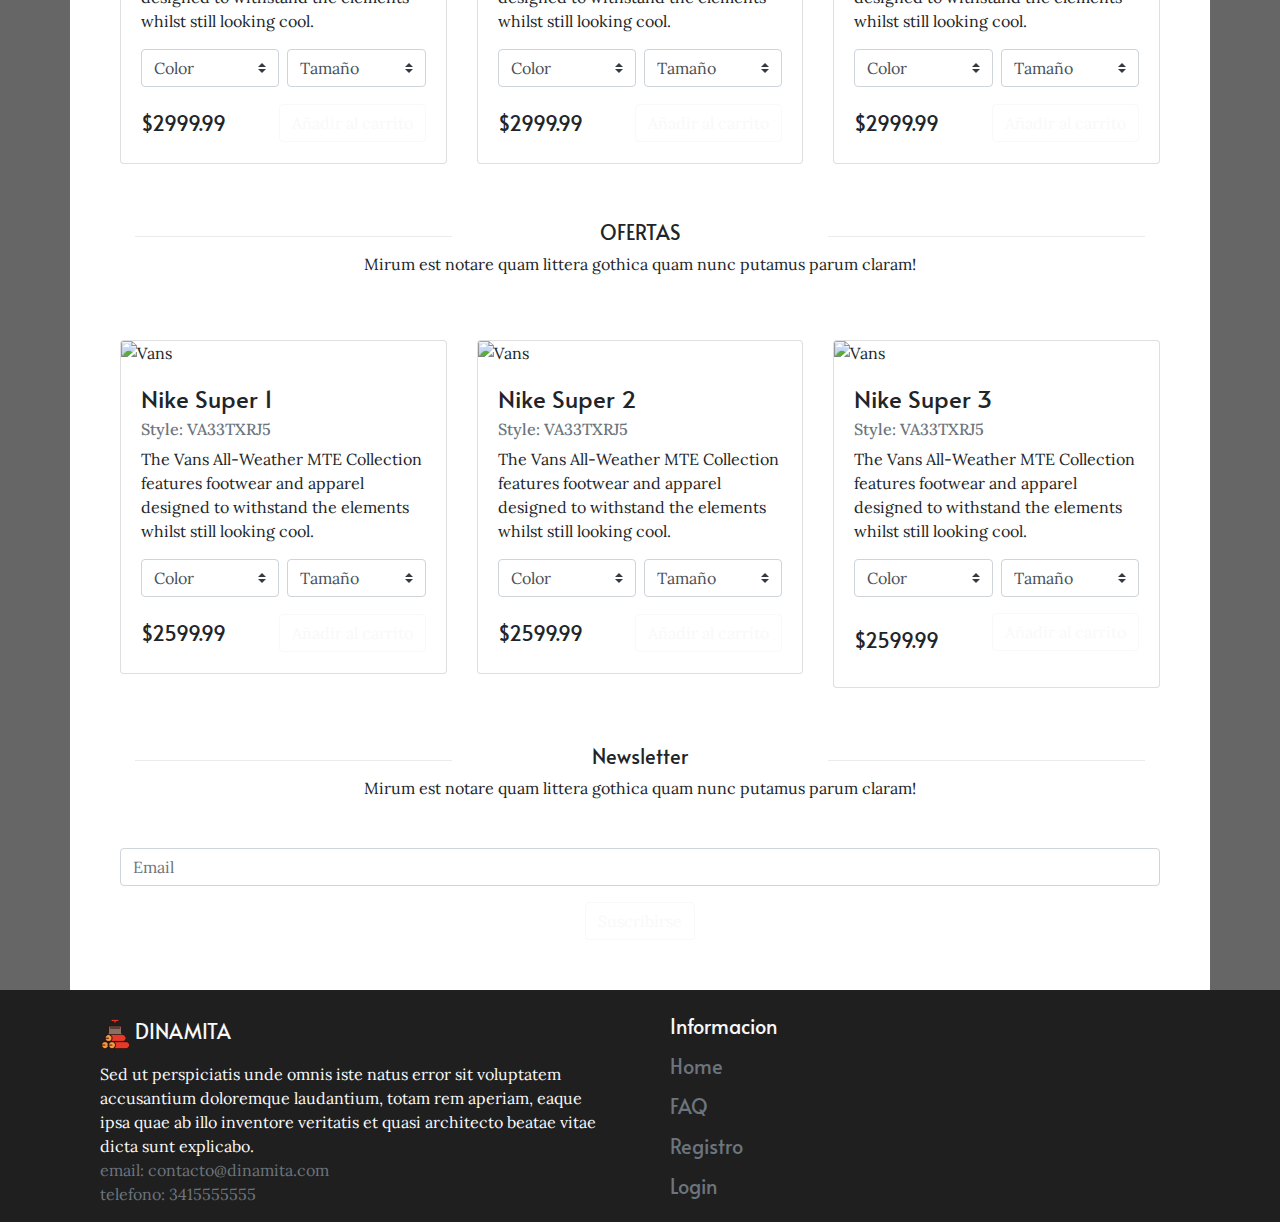
==== commit 8b6a6e00: "carrito beta" ====
--- a/index.html
+++ b/index.html
@@ -34,7 +34,9 @@
                 <a class="nav-item nav-link" href="perfil.html">Perfil</a>
             </div>
             <form class="form-inline my-2 my-lg-0">
-                <button type="button" class="btn btn-outline-light mr-sm-2"><ion-icon id="cart" class="mt-1" name="cart"></ion-icon></button>
+                <a href="carrito.php"><button type="button" class="btn btn-outline-light mr-sm-2">
+                        <ion-icon id="cart" class="mt-1" name="cart"></ion-icon>
+                    </button></a>
                 <input id="buscarInput" class="input-group-text mr-sm-2 text-left" style="background-color: white"
                     type="search" placeholder="Buscar productos..." aria-label="Search">
                 <button id="buscarBoton" class="btn btn-outline-light my-2 my-sm-0" type="submit">Buscar</button>
@@ -518,12 +520,12 @@
                     </div>
                     <div class="col-12">
                         <a class="navbar-brand text-secondary" style="font-family: 'Alata', sans-serif;"
-                            href="faq.html">
+                            href="registro.html">
                             Registro</a>
                     </div>
                     <div class="col-12">
                         <a class="navbar-brand text-secondary" style="font-family: 'Alata', sans-serif;"
-                            href="faq.html">
+                            href="login.html">
                             Login</a>
                     </div>
                 </div>
--- a/style.css
+++ b/style.css
@@ -1,5 +1,6 @@
 body {
     font-family: 'Lora', serif;
+    background-color: #666;
 }
 .card {
     margin-top: 1rem;
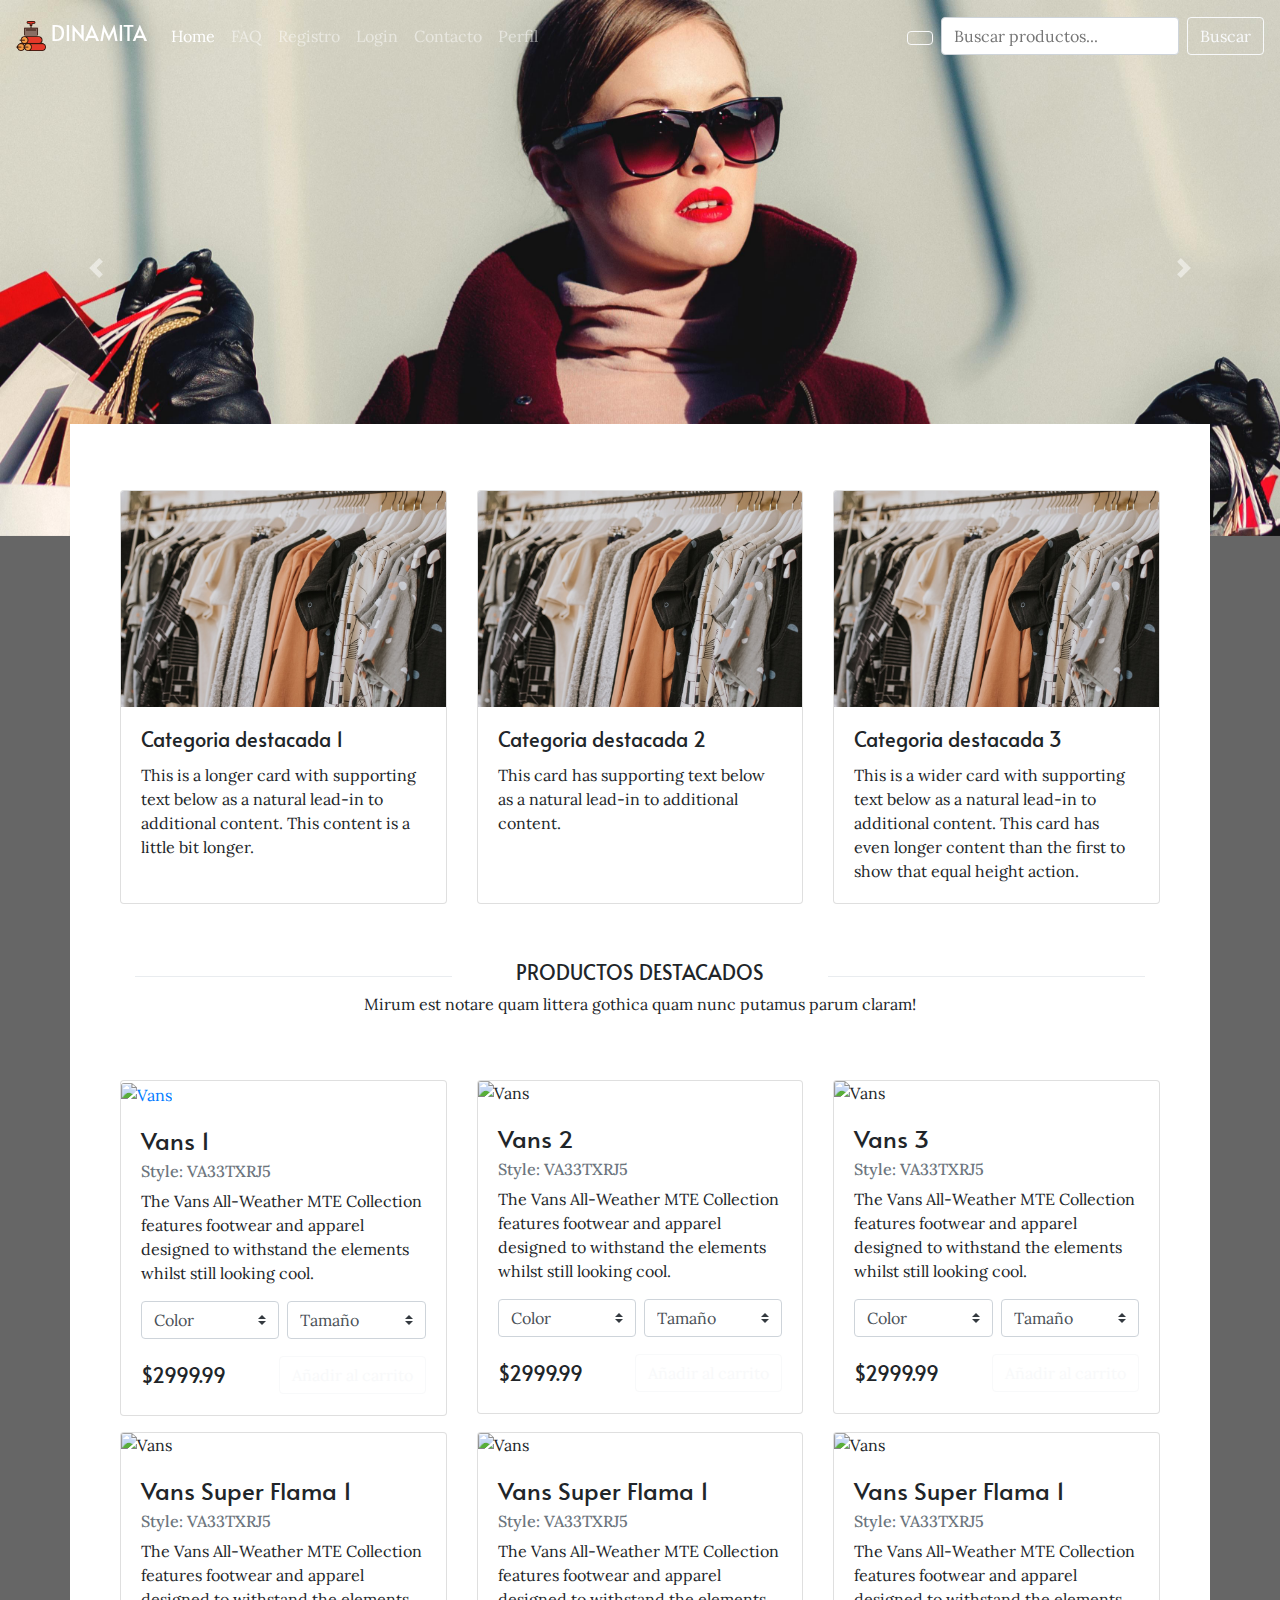
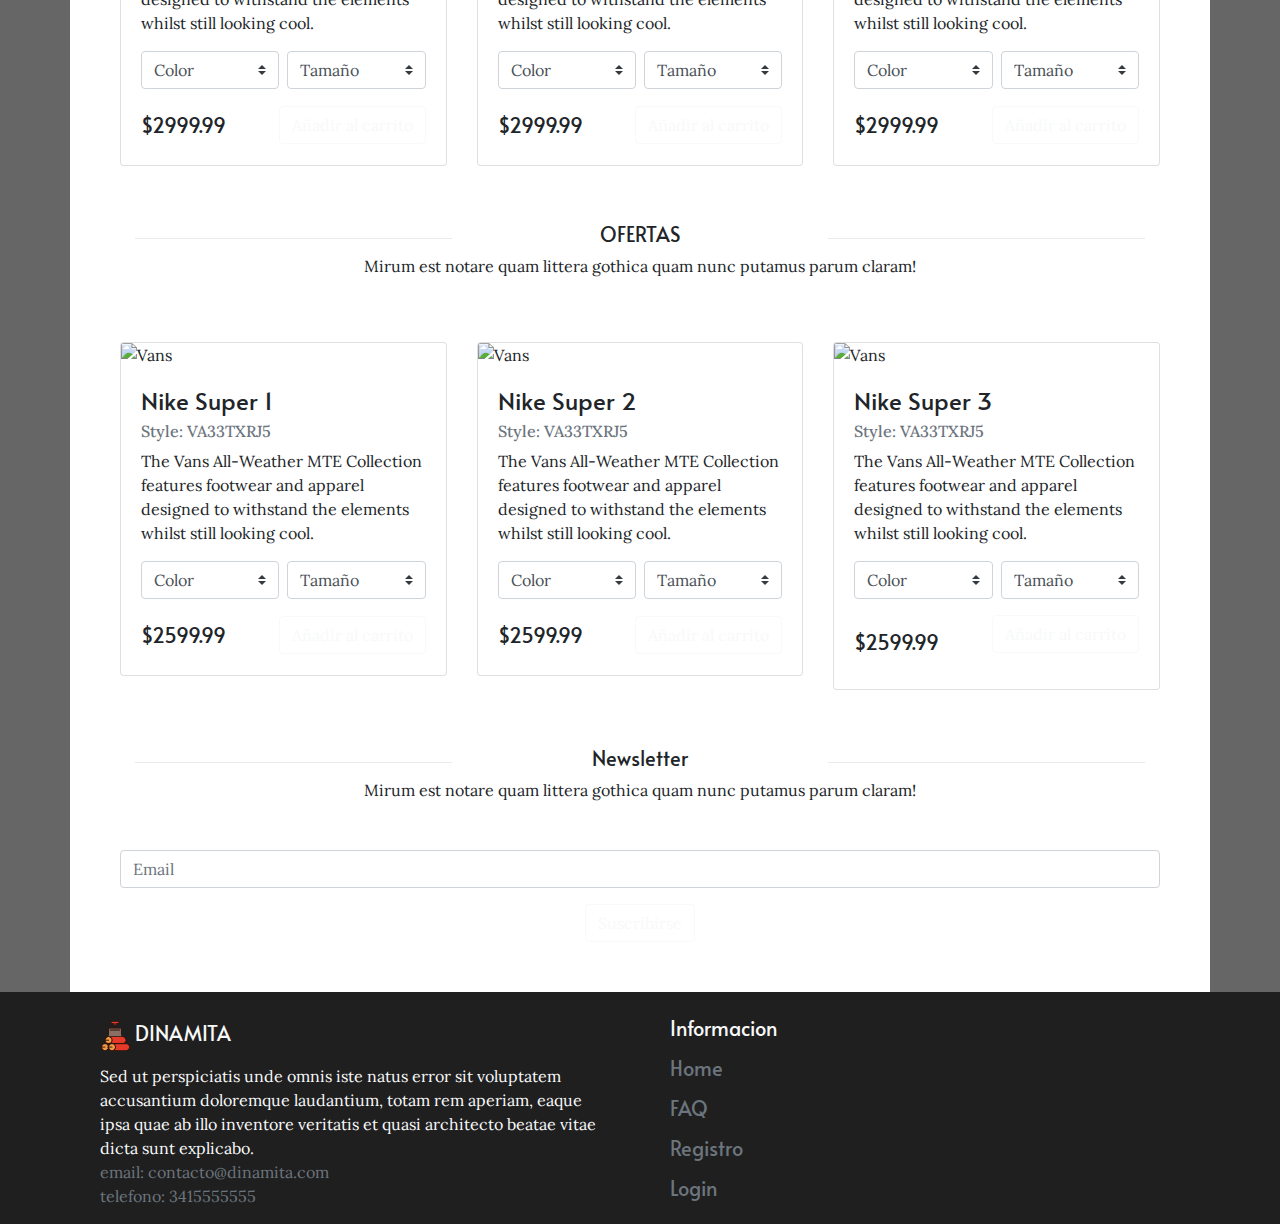
==== commit 6df6c98b: "se agrego beta de pagina de producto, se arreglo el carrito y se mejoro el diseo" ====
--- a/index.html
+++ b/index.html
@@ -17,7 +17,7 @@
 
 <body>
     <nav class="fixed-top navbar navbar-expand-lg navbar-dark">
-        <a class="navbar-brand" style="font-family: 'Alata', sans-serif;" href="#">
+        <a class="navbar-brand" style="font-family: 'Alata', sans-serif;" href="index.html">
             <img class="my-2" src="./img/logop.png" width="30" height="30" alt="">
             DINAMITA</a>
         <button class="navbar-toggler" type="button" data-toggle="collapse" data-target="#navbarNavAltMarkup"
@@ -119,9 +119,11 @@
         <div class="row">
             <div class="col-12 col-sm-12 col-md-6 col-lg-4">
                 <div class="card">
-                    <img class="card-img"
-                        src="https://s3.eu-central-1.amazonaws.com/bootstrapbaymisc/blog/24_days_bootstrap/vans.png"
-                        alt="Vans">
+                    <a href="producto.php">
+                            <img class="card-img"
+                            src="https://s3.eu-central-1.amazonaws.com/bootstrapbaymisc/blog/24_days_bootstrap/vans.png"
+                            alt="Vans">
+                    </a>
                     <div class="card-body">
                         <h4 class="card-title">Vans 1</h4>
                         <h6 class="card-subtitle mb-2 text-muted">Style: VA33TXRJ5</h6>
--- a/style.css
+++ b/style.css
@@ -94,6 +94,7 @@
 .margenContacto {
     margin-top: 5rem;
 }
+
 @media (max-width: 992px) {
     #carouselExampleControls {
         display: none;
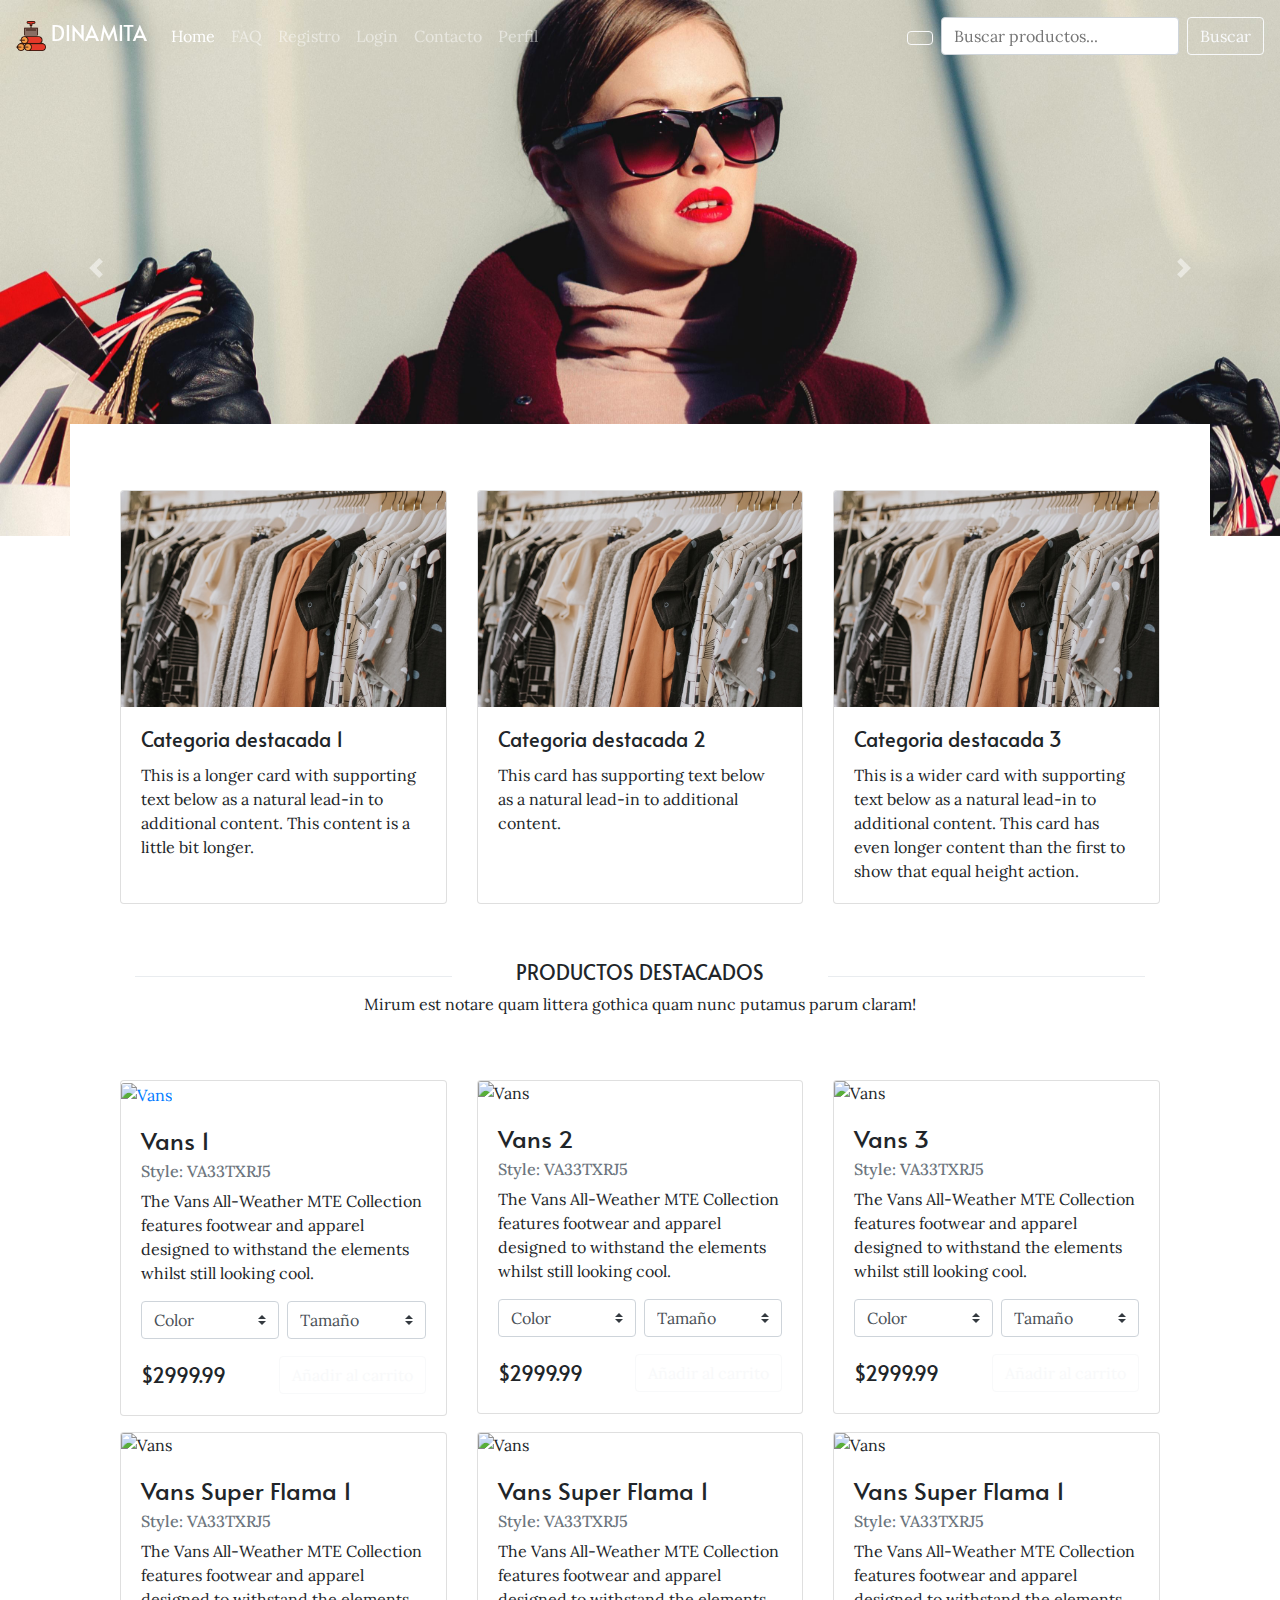
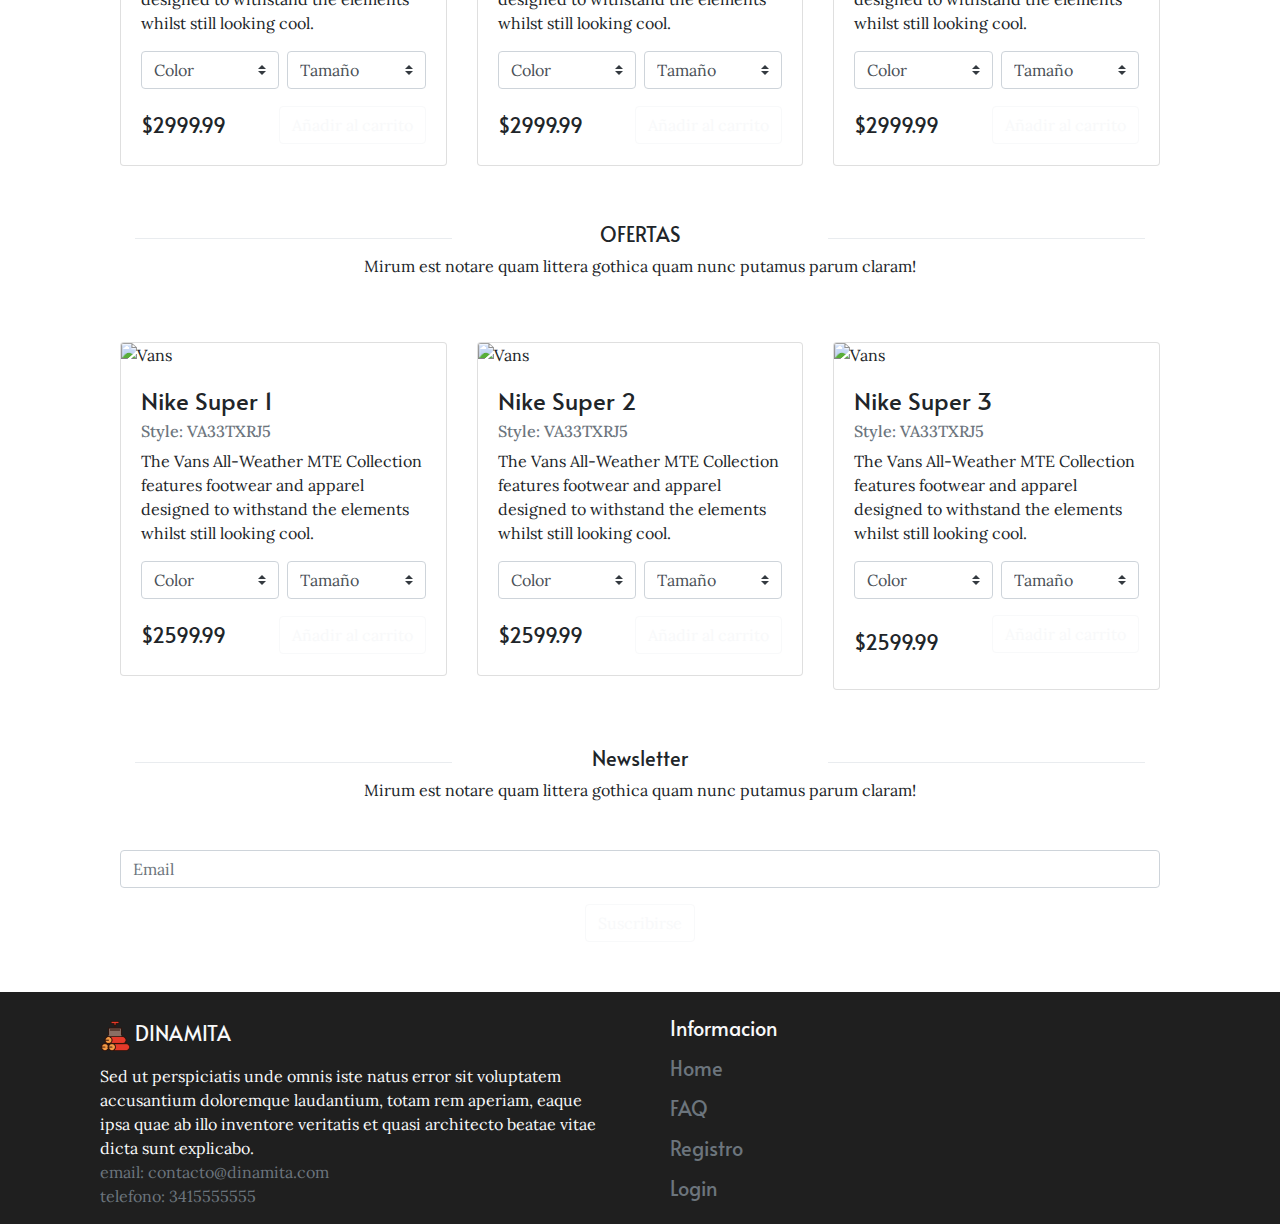
==== commit e9ab6d8f: "cambios al login y al nav" ====
--- a/index.html
+++ b/index.html
@@ -5,7 +5,7 @@
     <meta charset="UTF-8">
     <meta name="viewport" content="width=device-width, initial-scale=1, shrink-to-fit=no">
     <meta http-equiv="X-UA-Compatible" content="ie=edge">
-    <title>Document</title>
+    <title>Inicio</title>
 
     <link href="https://fonts.googleapis.com/css?family=Alata&display=swap" rel="stylesheet">
     <link href="https://fonts.googleapis.com/css?family=Lora&display=swap" rel="stylesheet">
--- a/style.css
+++ b/style.css
@@ -1,12 +1,9 @@
 body {
     font-family: 'Lora', serif;
-    background-color: #666;
 }
 .card {
     margin-top: 1rem;
 }
-<<<<<<< HEAD
-<<<<<<< HEAD
 .registroo{
     overflow: hidden;
 }
@@ -39,7 +36,6 @@
 }
 h4, h5 {
     font-family: 'Alata', sans-serif;
->>>>>>> d41788f63fd4e993128a56afbaeefd5a208dfe3c
 }
 .todo{
     padding: 150px;
@@ -61,7 +57,6 @@
 .btn.btn-link{
     color: black;
 }
-=======
 
 h4,
 h5 {
@@ -102,5 +97,4 @@
     .margenContainer {
         margin-top: 3rem;
     }
-}
->>>>>>> c605647ccc77b768302d29a389d4c3c7a42a29a1+}